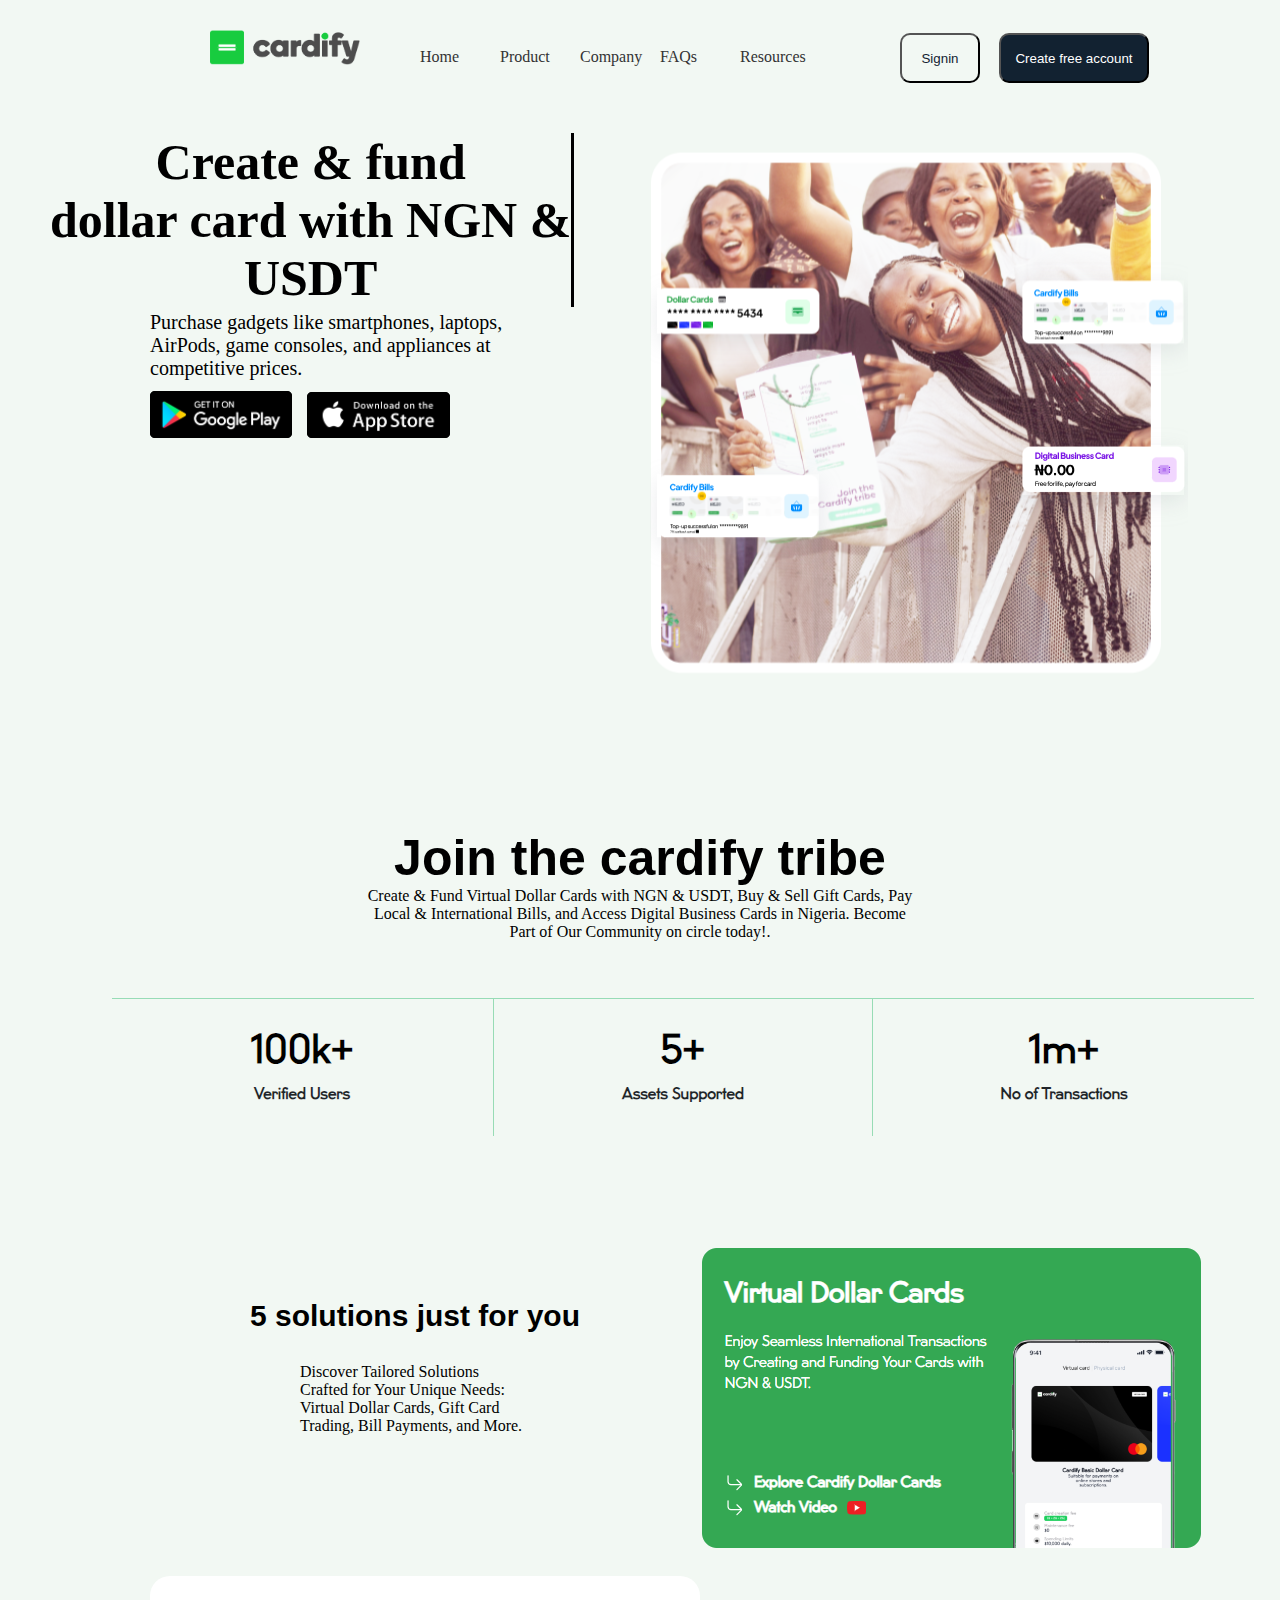
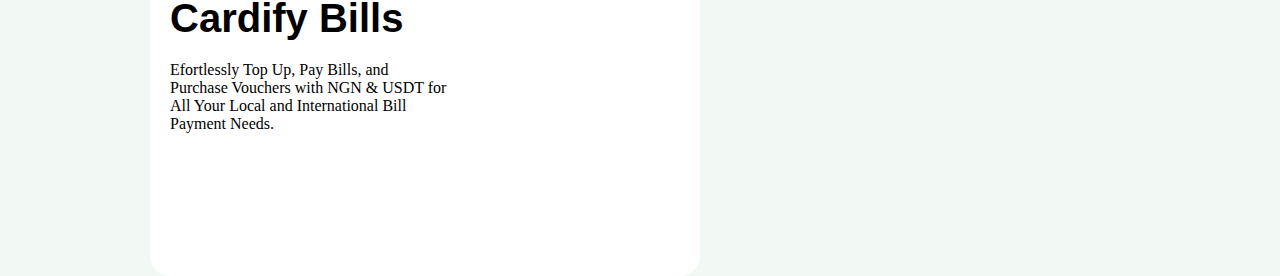
==== index.html @ 907701a0 "first commit" ====
<!DOCTYPE html>
<html lang="en">
<head>
    <meta charset="UTF-8">
    <meta name="viewport" content="width=device-width, initial-scale=1.0">
    <title>cardify</title>
    <link rel="stylesheet" href="cardify.css">


</head>
<body>
    <nav class="navbar">
        <img src="CardifyLogo.png" alt="" class="pg1-img">
        <ul class="nav-links">
            <li class="nav-item"><a href="cardify.html">Home</a></li>
            <li class="nav-item">
                <a href="#">Product</a>
                <div class="dropdown">
                    <img src="product drop.png" alt="">
                </div>
            </li>
            <li class="nav-item">
                <a href="#">Company</a>
                <div class="dropdown1">
                    <img src="company.png" alt="">
                </div>
            </li>
            <li class="nav-item"><a href="FAQS.html">FAQs</a></li>
            <li class="nav-item">
                <a href="#">Resources</a>
                <div class="dropdown2">
                    <img src="resources.png" alt="">
                </div>
            </li>
        </ul>
    </nav>
    <div class="pg1btn">
         <button class="signin">Signin</button>
         <button class="create">Create free account</button>
    
     </div>
     <div class="container">
        <h1 style="font-size: 50px; margin-left: 50px;" class="typing-animation">Create & fund <br> dollar card with NGN &  
            <br>USDT</h1>
    </div>
    <p class="container2">
        Purchase gadgets like smartphones, laptops, <br> AirPods, game consoles, and appliances at <br> competitive prices.
    </p>
    <img class="googleplay" src="googleplay.png" alt="">
    <div>
        <img class="containerimg" src="container img.png" alt="">
       
    </div>
    <section class="pg3">
        <p class="join">
            Join the cardify tribe
        </p>
        <p class="create2">Create & Fund Virtual Dollar Cards with NGN & USDT, Buy & Sell Gift Cards, Pay <br> Local & International Bills, and Access Digital Business Cards in Nigeria. Become <br> Part of Our Community on circle today!.</p>
        <img class="nopng" src="1m.png" alt="">
    </section>
    
    <section class="pg4">
        <p class="solution">
            5 solutions just for you
            <p style="20px;" class="Discover">
                Discover Tailored Solutions <br> Crafted for Your Unique Needs: <br> Virtual Dollar Cards, Gift Card <br> Trading, Bill Payments, and More.
            </p>
        </p>
        <img class="phone1" src="phone1.png" alt="">
        <div class="phone">
            <p class="cardify">
                Cardify Bills
            </p>
            <p class="effort">
                Efortlessly Top Up, Pay Bills, and <br> Purchase Vouchers with NGN & USDT for <br> All Your Local and International Bill <br> Payment Needs.
            </p>
        </div>

    </section>
</body>
</html>
---- cardify.css ----
* {
    margin: 0;
    padding: 0;
}



.pg1-img {
    width: 150px;
    height: 35px;
    /* Adjust the space between the logo and nav items */
    margin-right: 20px;
    max-width: 100%;
    
}

/* Navbar */
.navbar {
    z-index: 1000;
    display: flex;
    align-items: center; /* Aligns items vertically centered */
    justify-content: flex-start; /* Keeps items in a row */
    /* width: 100%; */
    padding: 10px 50px;
    position:relative;
    top: 0;
    margin-top: 20px;
    margin-left: 160px;
    /* background-color: #F2F8F3; */
    background: none; /* Remove background color */
}
.navbar a{
    position: absolute;
    display: flex;
}

/* Align nav-links 20px away from logo */
.nav-links {
    list-style: none;
    display: flex;
    align-items: center;
    gap: 60px;
    margin-left: 20px; /* 20px gap between the logo and the nav items */
}

/* Individual nav items */
.nav-item {
    position: relative;
    margin-left: 20px; /* Space between each item */
    font-size: 16px;
}

.nav-item a {
    text-decoration: none;
    color: #333;
    font-weight: 500;
}

/* Hover dropdown */
.nav-item .dropdown, .nav-item .dropdown1, .nav-item .dropdown2 {
    display: none;
    position: absolute;
    top: 100%; /* Dropdown below the parent */
    left: 0;
    background-color: #fff;
    box-shadow: 0 8px 16px rgba(0, 0, 0, 0.2);
    padding: 20px;
    z-index: 1000;
    min-width: 200px;
    border-radius: 10px;
}

/* Show dropdown on hover */
.nav-item:hover .dropdown, .nav-item:hover .dropdown1, .nav-item:hover .dropdown2 {
    display: block;
    transform: translateY(10px);
    transition: opacity 0.4s ease, transform 0.4s ease;
}


.signin {
    margin-left: 980px;
    color: rgb(18,34,49);
    height: 50px;
    width: 80px;
    background-color: rgb(242,248,243);
    border-radius: 10px;
    z-index: 1000;
    margin-top: -30px;
    
}
.create{
    margin-left: 15px;
    height: 50px;
    width: 150px;
    border-radius: 10px;
    color: white;
    background-color: rgb(18,34,49);
}
.pg1btn{
    margin-top: -42px;
    margin-left: -80px;

}
/* Container specifically for typing animation */
.container {
    text-align: center;
    margin-top: 50px; /* Adjust as needed */
    display: inline-block; /* Prevents block-level expansion */
    max-width: 100%;
    
}

/* Typing animation */
.typing-animation {
    font-size: 24px;
    white-space: nowrap;
    overflow: hidden;  /* Hide overflow */
    border-right: 3px solid black; /* Blinking cursor */
    display: inline-block;
    animation: typing 6s steps(45, end) infinite alternate, blink 0.75s step-end infinite;
    /* Animation Explanation:
       - `6s`: Full cycle for typing and erasing
       - `infinite alternate`: This makes the animation go forward and then backward
       - `steps(45, end)`: Simulates typing one character at a time */
}

/* Keyframe for the typing effect */
@keyframes typing {
    0% {
        width: 0;
    }
    50% {
        width: 100%; /* Fully typed */
    }
    100% {
        width: 1; /* Backward animation */
    }
}

/* Keyframe for the blinking cursor */
@keyframes blink {
    from { border-right-color: black; }
    to { border-right-color: transparent; }
}
.container2{
    margin-left: 150px;
    font-size: 20px;
}
.googleplay{
    margin-left: 120px;
    cursor: pointer;
}
.containerimg{
    margin-left: 650px;
    margin-top: -300px;
}

body{
    background-color: rgb(242,248,243);
}
.join{
    font-size: 50px;
    text-align:center ;
    font-family: sans-serif;
    font-weight: 550;

}
.pg3{
    margin-top: 150px;

}
.create2{
    text-align: center;
}
.nopng{
    margin-top: 50px;
    margin-left: 100px;
}
.pg4{
    margin-top: 150px;
}
.solution{
    font-size: 30px;
    margin-left: 250px;
    font-family: sans-serif;
    font-weight: 600;
    margin-bottom: -150px;
}
.phone{
    margin-top: 15px;
    width: 550px;
    background-color: rgb(255,255,255);
    height: 300px;
    border-radius: 20px;
    margin-left: 150px;
    transition: background-color 0.30s ease-in-out;
}
.phone:hover {
    background-color: rgb(50,150,255);
}
.phone1{
    margin-left: 700px;
    margin-top: -200px;
}

.Discover{
    margin-top: 180px;
    margin-left: 300px;
}
.cardify{
    font-size: 40px;
    font-family: sans-serif;
    font-weight: 600;
    padding: 20px;
}
.effort{
    margin-left: 20px;
}
/* For small screens (Mobile) */
@media (max-width: 768px) {
    .pg1-img {
        width: 100px; /* Smaller logo */
    }

    .nav-links {
        flex-direction: column; /* Stack the navigation items */
        gap: 10px;
    }

    .signin, .create {
        width: 100%; /* Full-width buttons */
    }

    .container h1 {
        font-size: 5vw; /* Adjust heading size */
    }

    .pg1btn {
        flex-direction: column;
        gap: 10px;
    }

    .containerimg, .googleplay, .phone1 {
        width: 100%; /* Ensure images take full width */
        margin: 0 auto;
    }

    .join, .solution, .cardify {
        font-size: 1.5rem; /* Adjust text size for mobile */
        text-align: center;
    }
}

/* For medium screens (Tablets) */
@media (min-width: 768px) and (max-width: 1024px) {
    .navbar {
        padding: 10px 50px;
    }

    .container h1 {
        font-size: 3em;
    }

    .containerimg {
        width: 80%; /* Ensure proper image sizing on tablets */
        margin: 0 auto;
    }

    .signin, .create {
        width: auto;
    }
}

/* For large screens (Desktops) */
@media (min-width: 1024px) {
    .pg1-img {
        width: 150px;
    }

    .container h1 {
        font-size: 4em;
    }

}
/* For mobile screens */
@media (max-width: 768px) {
    .nav-links {
        flex-direction: column;
        gap: 10px;
        text-align: center;
    }

    .pg1-img {
        width: 40%; /* Adjust the logo size for small screens */
    }

    .container h1 {
        font-size: 5vw; /* Make the heading smaller on mobile */
    }

    .signin, .create {
        width: 100%; /* Full-width buttons on mobile */
    }

    .pg1btn {
        flex-direction: column;
        gap: 10px;
    }

    .containerimg, .googleplay {
        width: 100%;
        height: auto;
    }

    .solution, .join, .cardify {
        font-size: 1.5rem;
        text-align: center;
    }

    .phone, .phone1 {
        width: 100%;
    }
}

/* For tablets */
@media (min-width: 768px) and (max-width: 1024px) {
    .navbar {
        padding: 10px 50px;
    }

    .signin, .create {
        width: auto;
    }

    .container h1 {
        font-size: 3em;
    }

    .containerimg {
        width: 80%; /* Adjust the size for tablets */
    }
}

/* For desktops */
@media (min-width: 1024px) {
    .pg1-img {
        width: 150px;
    }

    .container h1 {
        font-size: 4em;
    }
}
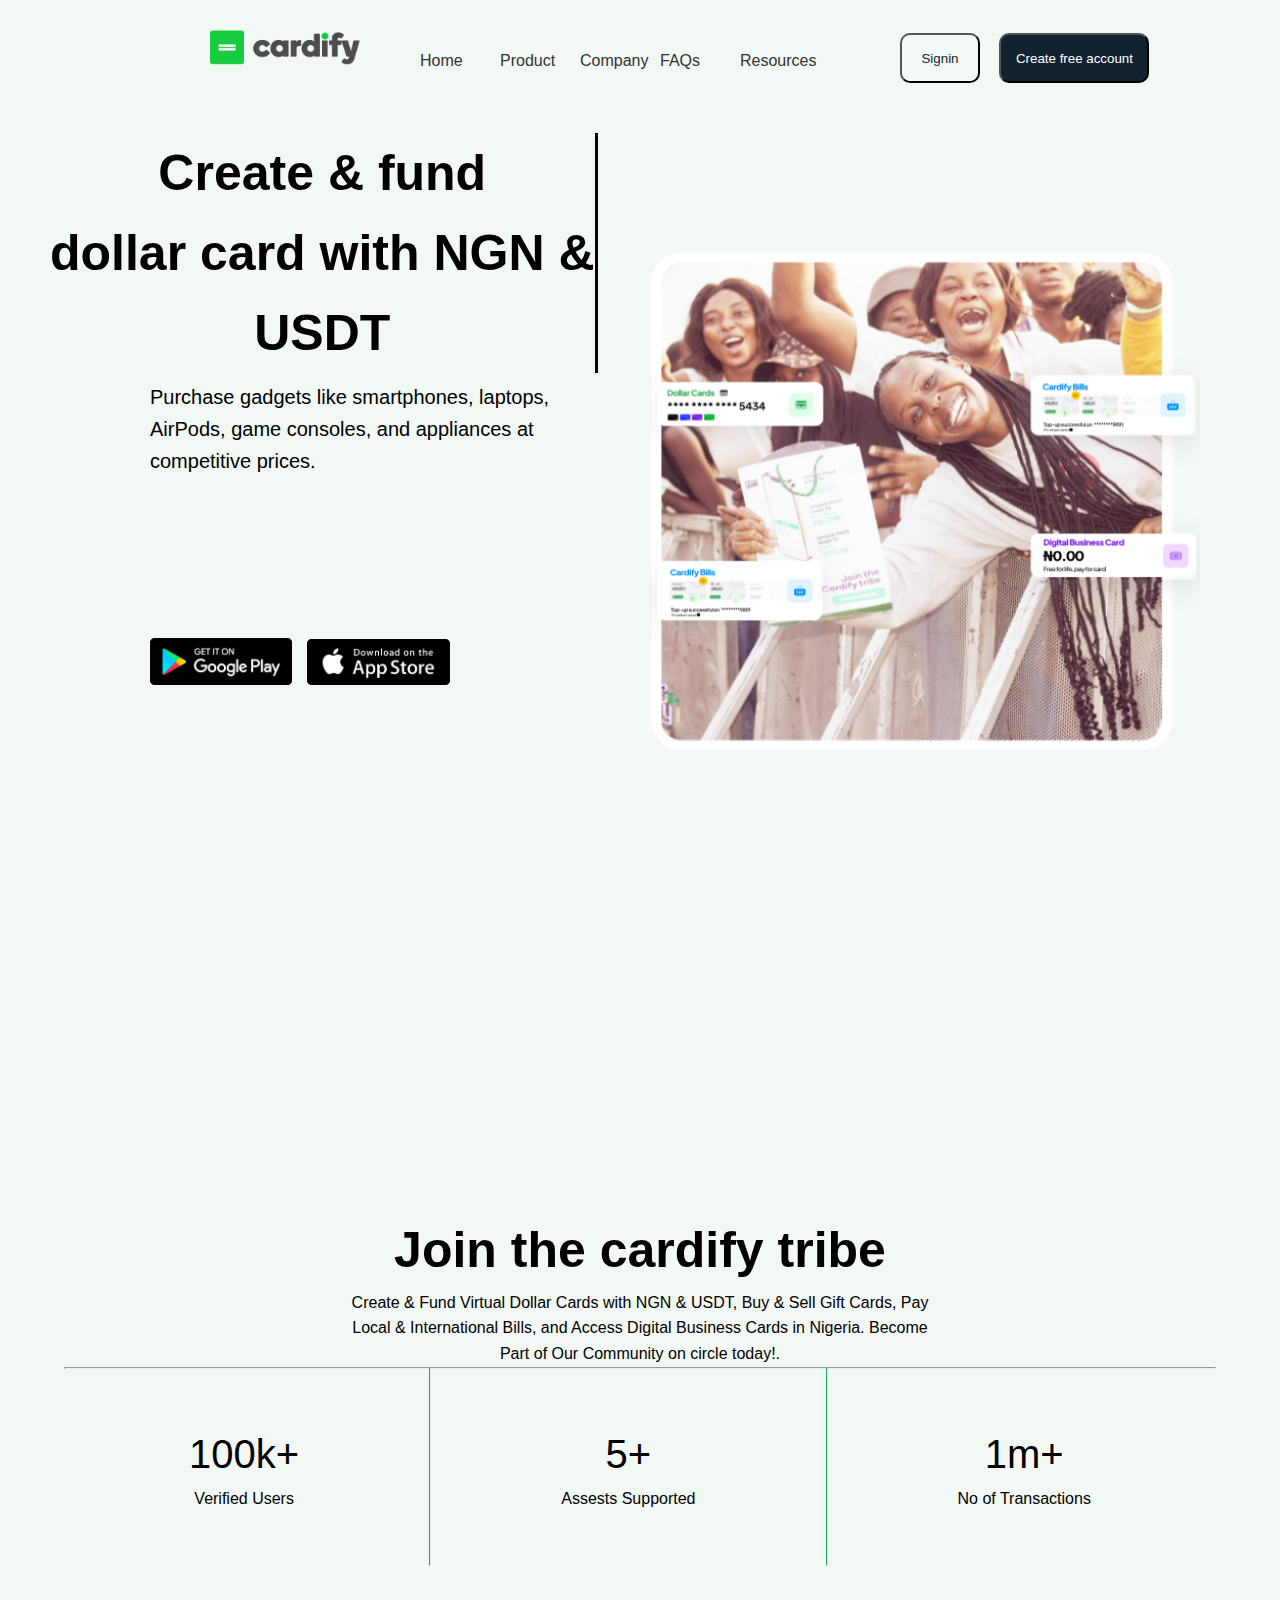
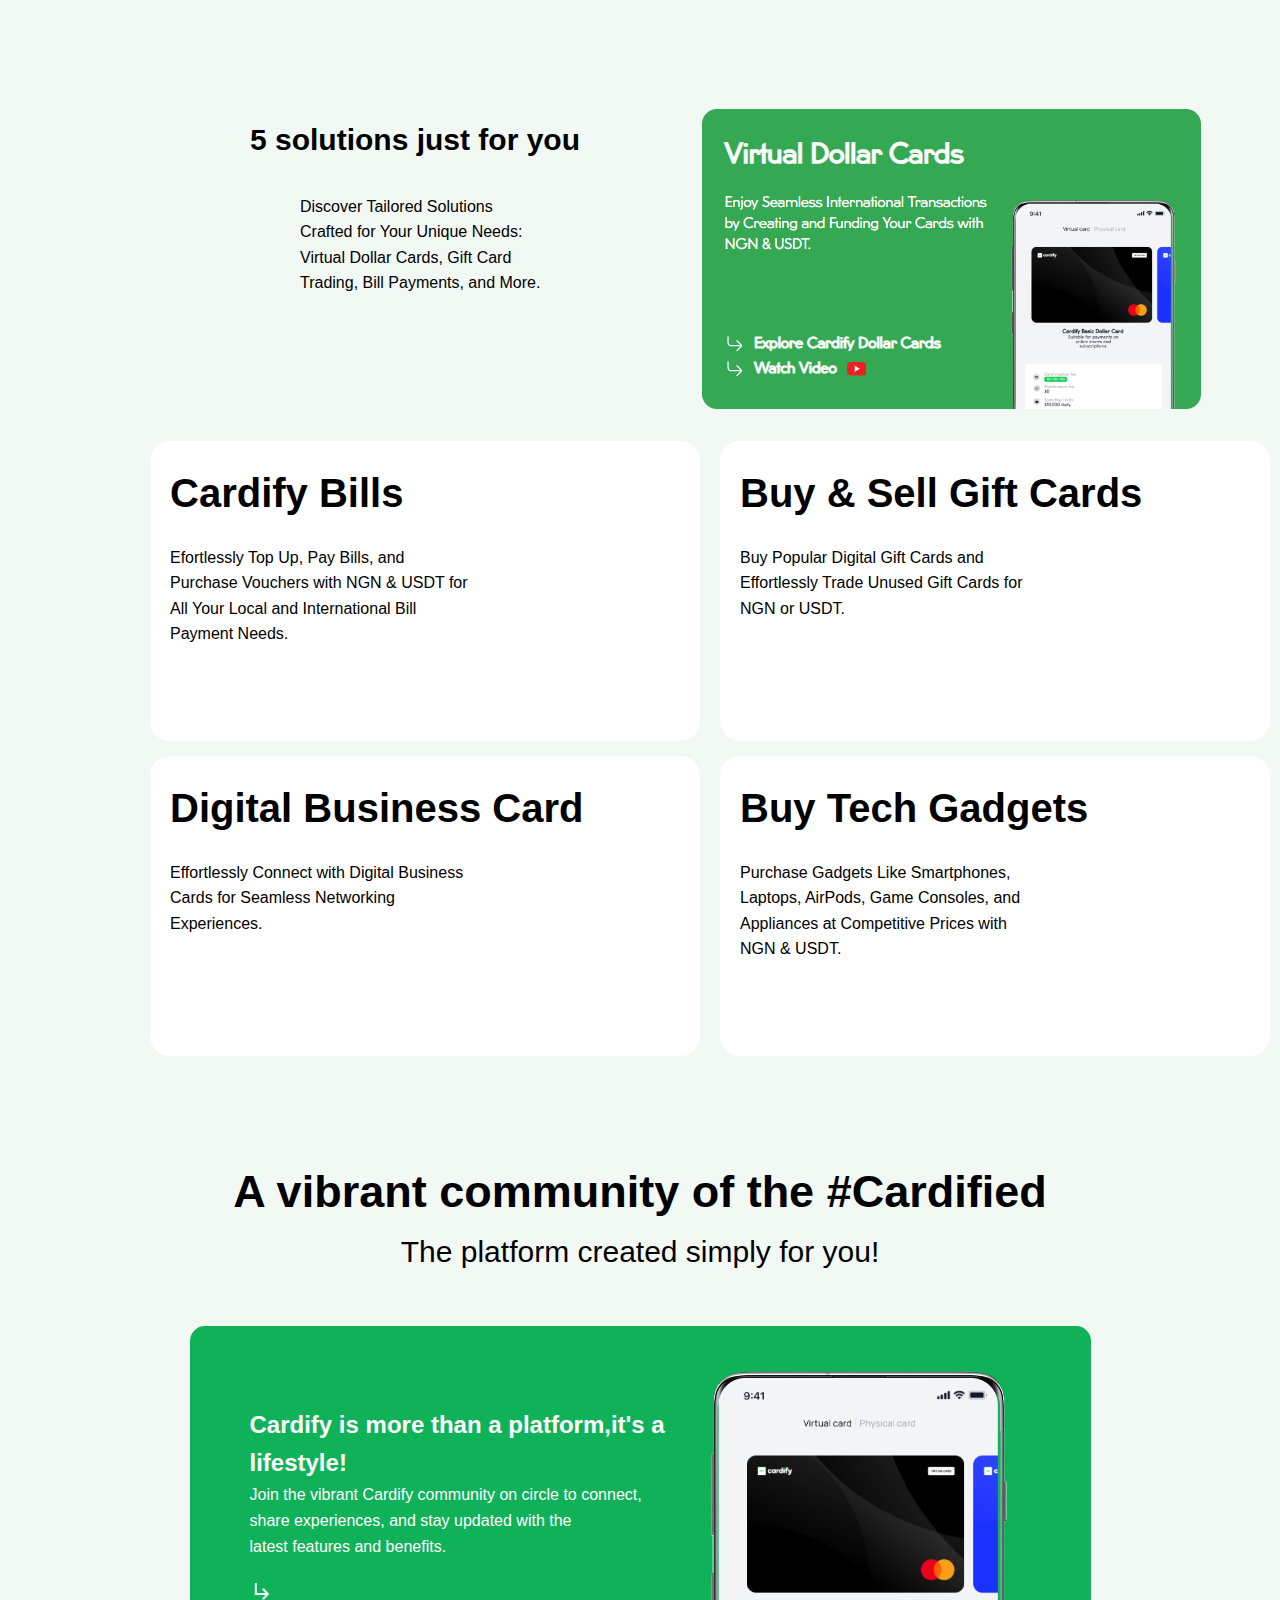
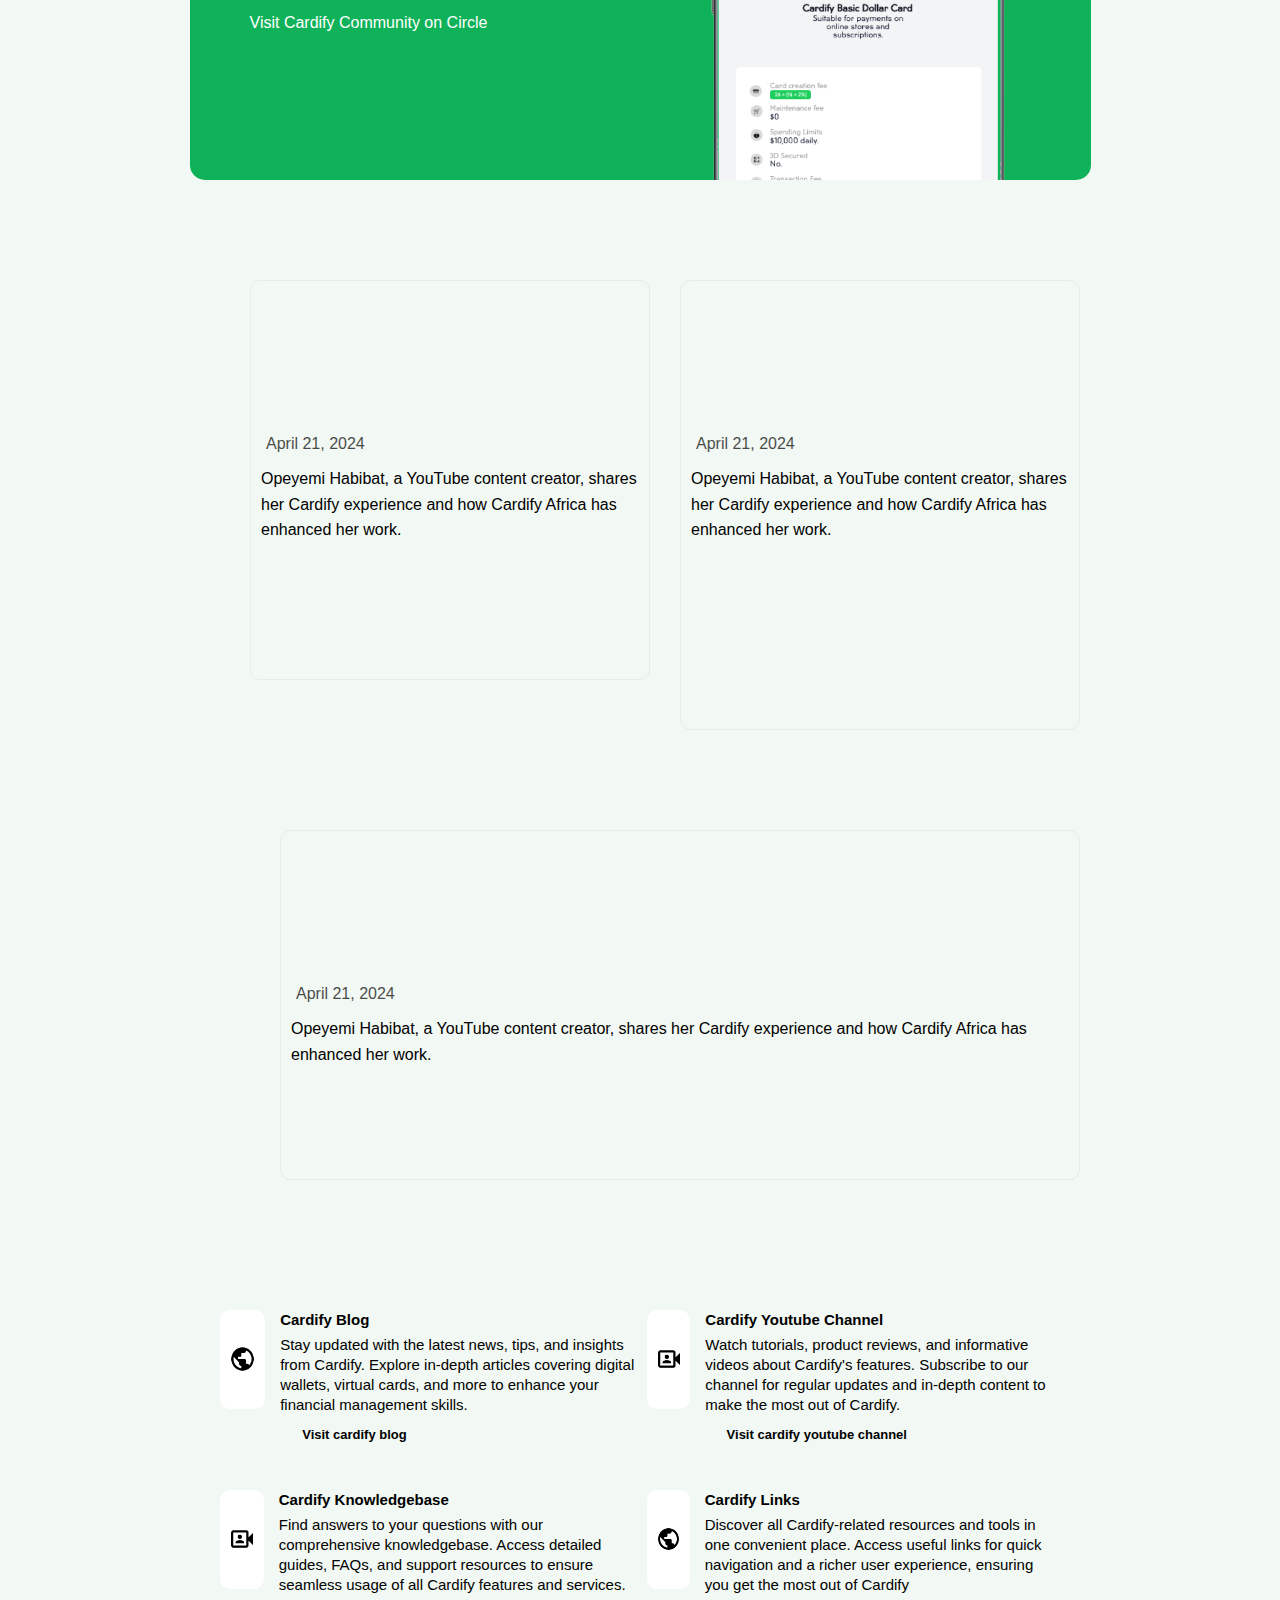
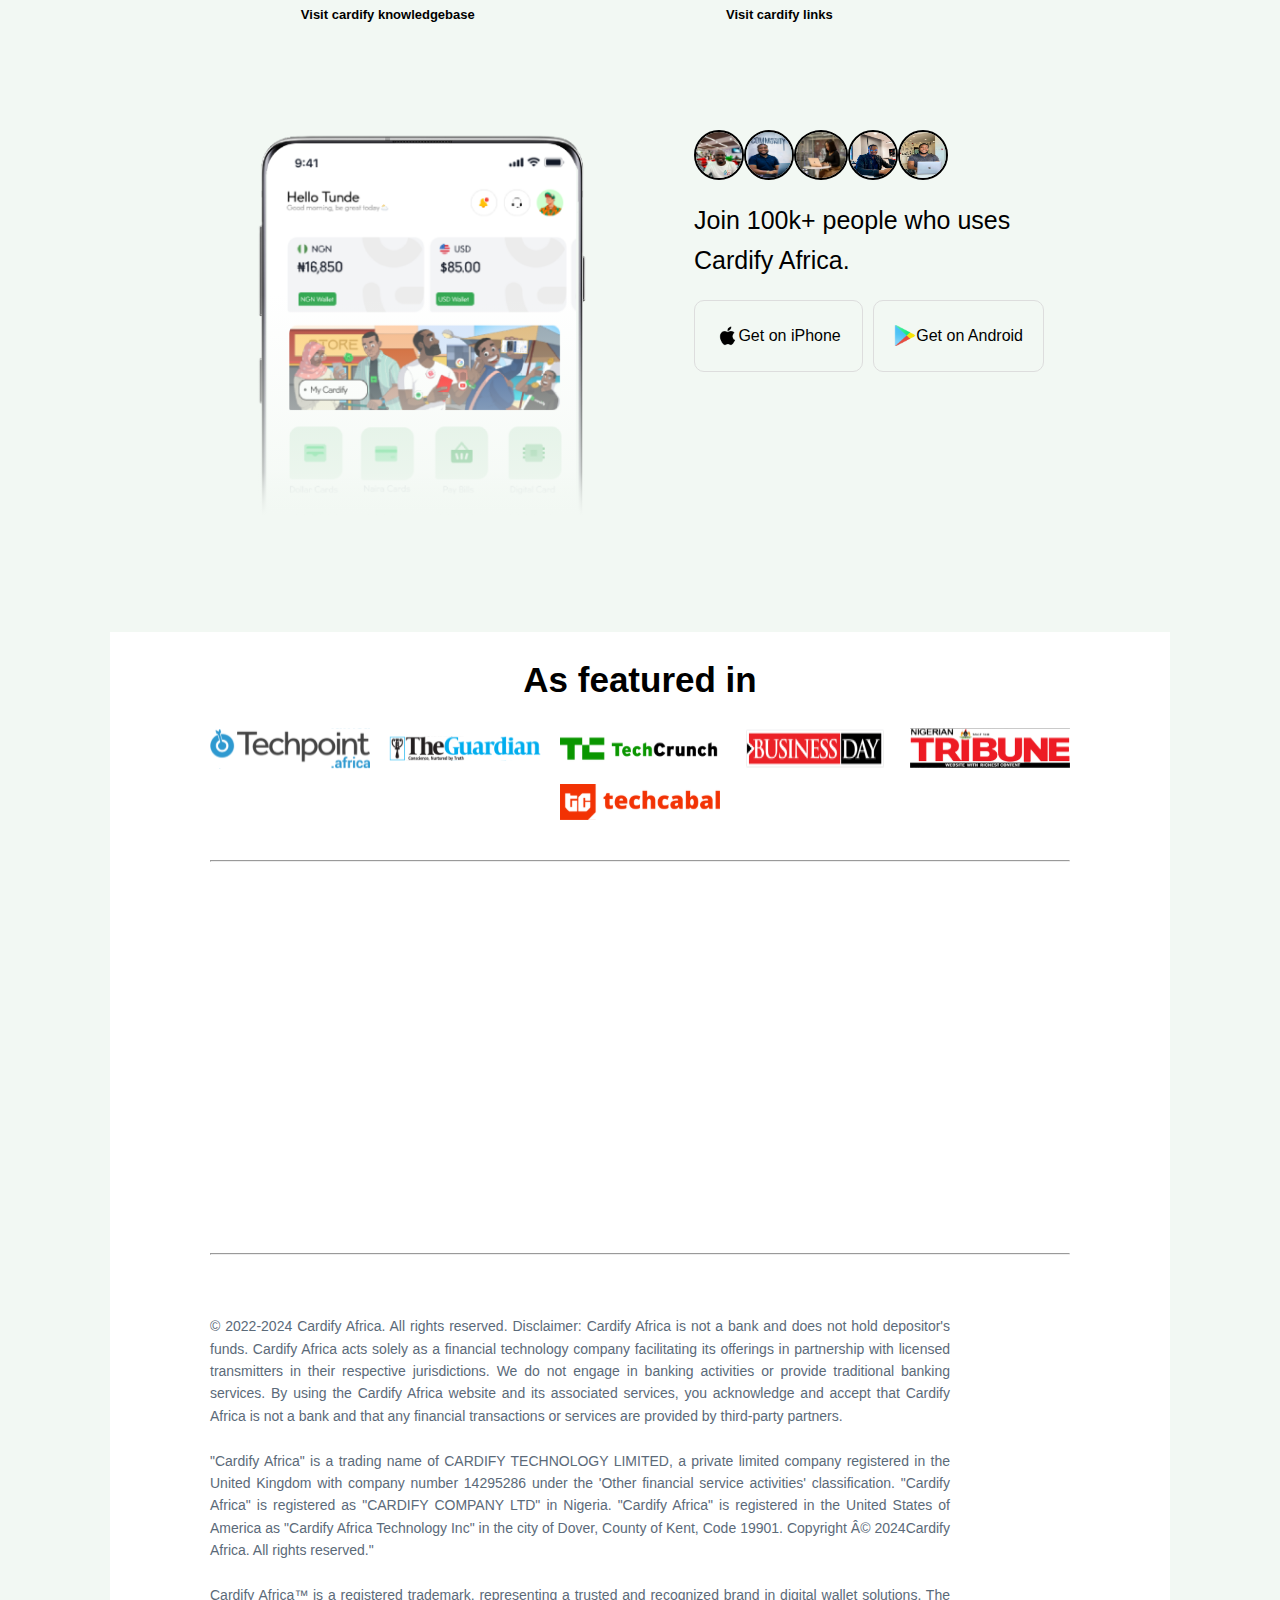
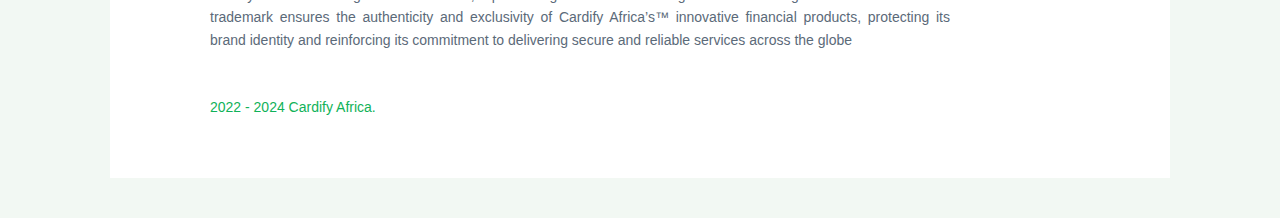
==== commit fb41dc4f: "first commit" ====
--- a/index.html
+++ b/index.html
@@ -5,14 +5,19 @@
     <meta name="viewport" content="width=device-width, initial-scale=1.0">
     <title>cardify</title>
     <link rel="stylesheet" href="cardify.css">
-
+    <link rel="stylesheet" href="https://fonts.googleapis.com/css2?family=Material+Symbols+Outlined:opsz,wght,FILL,GRAD@24,400,0,0" />
+    <link rel="stylesheet" href="https://fonts.googleapis.com/css2?family=Material+Symbols+Outlined:opsz,wght,FILL,GRAD@24,400,0,0" />
 
 </head>
 <body>
+    <meta name="viewport" content="width=device-width, initial-scale=1.0">
+
     <nav class="navbar">
+           
+
         <img src="CardifyLogo.png" alt="" class="pg1-img">
         <ul class="nav-links">
-            <li class="nav-item"><a href="cardify.html">Home</a></li>
+            <li class="nav-item"><a href="index.html">Home</a></li>
             <li class="nav-item">
                 <a href="#">Product</a>
                 <div class="dropdown">
@@ -33,7 +38,52 @@
                 </div>
             </li>
         </ul>
-    </nav>
+    
+
+   <!-- Sidebar -->
+
+   <div class="lists">
+    <input type="checkbox" id="menuToggle">
+    <label for="menuToggle" class="menu-btn">&#9776;</label>
+    <div class="side-menu">
+        <label for="menuToggle" class="cancel-btn">&times;</label>
+        <ul>
+            <li><a class="topic" href="index.html">Home</a></li>
+
+            <li>
+                <a class="topic" href="#">Product </a>
+                <ul class="dropdown2">
+                    <a href="dollarcard.html">Dollar Cards</a>
+                    <a href="#">Digital Cards</a>
+                    <a href="#">BIlls</a>
+                    <a href="#">Cardify Store</a>
+                    <a href="#">Gift Cards</a>
+                </ul>
+            </li>
+
+            <li>
+                <a class="topic" href="#">Company</a>
+                <ul class="dropdown2">
+                    <a href="#">About Us</a>
+                    <a href="#">Contact Cards</a>
+                    <a href="#">Career</a>
+                </ul>
+            </li>
+
+            <li>
+                <a class="topic" href="#">Resources</a>
+            </li>
+
+            <li><a href="">FAQ</a></li>
+
+            <div class="signin1">
+                <a class="signin3" href="login.html">Sign in</a>
+                <a class="freeacc2" href="register.html">Create free account</a>
+            </div>
+        </ul>
+    </div>
+</div>
+</nav>
     <div class="pg1btn">
          <button class="signin">Signin</button>
          <button class="create">Create free account</button>
@@ -42,22 +92,60 @@
      <div class="container">
         <h1 style="font-size: 50px; margin-left: 50px;" class="typing-animation">Create & fund <br> dollar card with NGN &  
             <br>USDT</h1>
-    </div>
-    <p class="container2">
-        Purchase gadgets like smartphones, laptops, <br> AirPods, game consoles, and appliances at <br> competitive prices.
+        </div>
+        <p class="container2">
+            Purchase gadgets like smartphones, laptops, <br> AirPods, game consoles, and appliances at <br> competitive prices.
+
     </p>
-    <img class="googleplay" src="googleplay.png" alt="">
+    <img  class="googleplay" src="googleplay.png" alt="">
+   
     <div>
-        <img class="containerimg" src="container img.png" alt="">
        
-    </div>
-    <section class="pg3">
+    <!-- Image with the animation -->
+    <img src="container img.png" alt="Moving Image" class="animated-image">
+
+    
+        
+    </div>  
+    <section class="pg3"> 
         <p class="join">
             Join the cardify tribe
         </p>
         <p class="create2">Create & Fund Virtual Dollar Cards with NGN & USDT, Buy & Sell Gift Cards, Pay <br> Local & International Bills, and Access Digital Business Cards in Nigeria. Become <br> Part of Our Community on circle today!.</p>
-        <img class="nopng" src="1m.png" alt="">
-    </section>
+       
+        
+    </section>
+    <div class="verified">
+        <hr class="firsthr">
+        <div class="testimonials">
+            <div class="testitext">
+                <p class="users">
+                    100k+
+                </p>
+                <p>
+                    Verified Users
+                </p>
+            </div>
+            <hr>
+            <div class="testitext">
+                <p class="users">
+                    5+
+                </p>
+                <p>
+                    Assests Supported
+                </p>
+            </div>
+            <hr>
+            <div class="testitext">
+                <p class="users">
+                    1m+
+                </p>
+                <p>
+                    No of Transactions
+                </p>
+            </div>
+        </div>
+    </div>
     
     <section class="pg4">
         <p class="solution">
@@ -74,8 +162,300 @@
             <p class="effort">
                 Efortlessly Top Up, Pay Bills, and <br> Purchase Vouchers with NGN & USDT for <br> All Your Local and International Bill <br> Payment Needs.
             </p>
-        </div>
-
-    </section>
+            <div class="img-container">
+            <img class="footer" src="pre-footer-image-phone.png" alt="">
+        </div>
+        </div>
+        <div class="phone2">
+            <p class="buy">
+                Buy & Sell Gift Cards
+            </p>
+            <p class="Popular">
+                Buy Popular Digital Gift Cards and <br> Effortlessly Trade Unused Gift Cards for <br> NGN or USDT.
+
+            </p>
+            <div class="img-container">
+                <img class="footer2" src="phone-i2.png" alt="">
+            </div>
+        </div>
+        
+        <div class="phone">
+            <!-- <img class="btrgr" src="btngreen.png" alt=""> -->
+            <p class="cardify">
+                Digital Business Card
+            </p>
+            <p class="effort">
+                Effortlessly Connect with Digital Business <br> Cards for Seamless Networking <br> Experiences.
+            </p>
+            <div class="img-container">
+            <img class="footer" src="phone-i3.png" alt="">
+        </div>
+        </div>
+
+        <div class="phone2">
+            <p class="buy">
+                Buy Tech Gadgets
+            </p>
+            <p class="Popular">
+                Purchase Gadgets Like Smartphones, <br> Laptops, AirPods, Game Consoles, and <br> Appliances at Competitive Prices with <br> NGN & USDT.
+
+
+            </p>
+            <div class="img-container">
+            <img class="footer2" src="phone-i4.png" alt="">
+        </div>
+        </div>
+    </section>
+    <section class="page3" >
+        <section class="page3">
+            <div class="vibran">
+                <h2>
+                    A vibrant community of the #Cardified
+                </h2>
+                The platform created simply for you!
+            </div>
+            <div class="cardifybig">
+                <div class="innerdiv">
+                    <h2>
+                        Cardify is more than a platform,it's a <br> lifestyle!
+                    </h2>
+                    <p>
+                        Join the vibrant Cardify community on circle to connect, <br> share
+                        experiences, and stay updated with the <br> latest features and benefits.
+                    </p>
+                    <div class="visit">
+                        <img src="./subdirectory_arrow_right_24dp_FFFFFF_FILL0_wght400_GRAD0_opsz24.png" alt="">
+                        <p>
+                            Visit Cardify Community on Circle
+                        </p>
+                    </div>
+                </div>
+            </div>
+            <div class="youtubeall">
+        <div class="card5">
+        
+            <div class="youtubevideo">
+                <iframe width="390" height="133"
+                    src="https://www.youtube.com/embed/8raJEl-mB3A?list=PL6eY_AlbQfP5CSX4-DqdeRxhIXzD9OS9m"
+                    title="Opeyemi Habibat reviews Cardify Africa" frameborder="0" allow="accelerometer; autoplay; clipboard-write; encrypted-media; 
+                gyroscope; picture-in-picture; web-share" referrerpolicy="strict-origin-when-cross-origin"
+                    allowfullscreen></iframe>
+            </div>
+            <p class="April">April 21, 2024</p>
+            <p class="opeyemi">Opeyemi Habibat, a YouTube content creator, shares her Cardify experience and how Cardify Africa has enhanced her work.</p>
+        </div>
+        
+        
+        <div class="card5a">
+            <div class="youtubevideo">
+                <iframe width="390" height="133"
+                    src="https://www.youtube.com/embed/JRavwKjxaec?list=PL6eY_AlbQfP5CSX4-DqdeRxhIXzD9OS9m"
+                    title="Food Entrepreneur, Godwin talks about Cardify Africa" frameborder="0"
+                    allow="accelerometer; autoplay; clipboard-write; encrypted-media; gyroscope; picture-in-picture; web-share"
+                    referrerpolicy="strict-origin-when-cross-origin" allowfullscreen></iframe>
+            </div>
+            <p class="April">April 21, 2024</p>
+            <p class="opeyemi">Opeyemi Habibat, a YouTube content creator, shares her Cardify experience and how Cardify Africa has enhanced her work.</p>
+        </div>
+        
+        <div class="card5b">
+            <div class="youtubevideo2">
+                <iframe width="840" height="153"
+                    src="https://www.youtube.com/embed/kK7MHRwAXFI?list=PL6eY_AlbQfP5CSX4-DqdeRxhIXzD9OS9m"
+                    title="Local man shares how he discovered Cardify Africa" frameborder="0"
+                    allow="accelerometer; autoplay; clipboard-write; encrypted-media; gyroscope; picture-in-picture; web-share"
+                    referrerpolicy="strict-origin-when-cross-origin" allowfullscreen></iframe>
+            </div>
+            <p class="April">April 21, 2024</p>
+            <p class="opeyemi">Opeyemi Habibat, a YouTube content creator, shares her Cardify experience and how Cardify Africa has enhanced her work.</p>
+        </div>
+    </div>
+</div>
+
+        
+
+    </section>
+    <section class="page5">
+        <div class="dtwo">
+            <div class="blogall">
+                <div class="blogpics">
+                    <img src="./public_24dp_000000_FILL0_wght400_GRAD0_opsz24.png" alt="">
+                </div>
+                <div class="blog">
+                    <b>Cardify Blog</b>
+                    Stay updated with the latest news, tips, and insights from
+                    Cardify. Explore in-depth articles covering digital wallets,
+                    virtual cards, and more to enhance your financial management skills.
+                    <div class="bloglink">
+                        <img src="./subdirectory_arrow_right_24dp_000000_FILL0_wght400_GRAD0_opsz24.png" alt="">
+                        <b>Visit cardify blog</b>
+                    </div>
+                </div>
+            </div>
+            <div class="blogall">
+                <div class="blogpics">
+                    <img src="./video_camera_front_24dp_000000_FILL0_wght400_GRAD0_opsz24.png" alt="">
+                </div>
+                <div class="blog">
+                    <b>Cardify Knowledgebase</b>
+                    Find answers to your questions with our comprehensive knowledgebase.
+                    Access detailed guides, FAQs, and support resources to
+                    ensure seamless usage of all Cardify features and services.
+                    <div class="bloglink">
+                        <img src="./subdirectory_arrow_right_24dp_000000_FILL0_wght400_GRAD0_opsz24.png" alt="">
+                        <b>Visit cardify knowledgebase</b>
+                    </div>
+                </div>
+            </div>
+        </div>
+        <div class="dtwo">
+            <div class="blogall">
+                <div class="blogpics">
+                    <img src="./video_camera_front_24dp_000000_FILL0_wght400_GRAD0_opsz24.png" alt="">
+                </div>
+                <div class="blog">
+                    <b>Cardify Youtube Channel</b>
+                    Watch tutorials, product reviews, and informative videos about Cardify's
+                    features. Subscribe to our channel for regular updates
+                    and in-depth content to make the most out of Cardify.
+                    <div class="bloglink">
+                        <img src="./subdirectory_arrow_right_24dp_000000_FILL0_wght400_GRAD0_opsz24.png" alt="">
+                        <b>Visit cardify youtube channel</b>
+                    </div>
+                </div>
+            </div>
+            <div class="blogall">
+                <div class="blogpics">
+                    <img src="./public_24dp_000000_FILL0_wght400_GRAD0_opsz24.png" alt="">
+                </div>
+                <div class="blog">
+                    <b>Cardify Links</b>
+                    Discover all Cardify-related resources and tools in one convenient
+                    place. Access useful links for quick navigation and a richer user
+                    experience, ensuring you get the most out of Cardify
+                    <div class="bloglink">
+                        <img src="./subdirectory_arrow_right_24dp_000000_FILL0_wght400_GRAD0_opsz24.png" alt="">
+                        <b>Visit cardify links</b>
+                    </div>
+                </div>
+            </div>
+        </div>
+    </section>
+    <section class="page6">
+        <div class="transphone">
+            <div class="logos"> 
+            <img src="bigphone.png" alt="">
+        </div>
+        </div>
+        <div class="transparent">
+            <div class="people">
+                <img src="./image_1.jpeg" alt="">
+                <img src="./image_2.jpeg" alt="">
+                <img src="./image_3.jpeg" alt="">
+                <img src="./image_4.jpeg" alt="">
+                <img src="./image_5.jpeg" alt="">
+            </div>
+            <p class="transp">Join 100k+ people who uses Cardify Africa.</p>
+            <div class="allapps">
+                <div class="app">
+                    <img src="./apple-icon (2).png" alt="">
+                    <p>Get on iPhone</p>
+                </div>
+                <div class="app">
+                    <img src="./playstore-icon.png" alt="">
+                    <p>Get on Android</p>
+                </div>
+            </div>
+        </div>
+
+    </section>
+    <section class="page7">
+        <div class="asfeatured">
+            <h2>As featured in</h2>
+            <div class="companies">
+                <img src="./techPointAfrica.svg" alt="">
+                <img src="./theGuardian.svg" alt="">
+                <img src="./techCrunch.svg" alt="">
+                <img src="./businessDay (1).png" alt="">
+                <img src="./nigeriaTribune.svg" alt="">
+                <img src="./techCabal.svg" alt="">
+            </div>
+            <hr>
+            <div class="footer">
+                <div class="footerlinks">
+                    <img src="adult.png" alt="">
+                    <b>Products</b>
+                    <a href="">Virtual Dollar Cards</a>
+                    <a href="">Cardify Bills</a>
+                    <a href="">Cardify Gift Cards</a>
+                    <a href="">Cardify Business Cards</a>
+                    <a href="">Cardify Store</a>
+                </div>
+                <div class="footerlinks">
+                    <b>Company</b>
+                    <a href="">About</a>
+                    <a href="">Contact us</a>
+                    <a href="">Careers</a>
+                    <a href="">Blog</a>
+                </div>
+                <div class="footerlinks">
+                    <b>Legal</b>
+                    <a href="">Privacy Policy</a>
+                    <a href="">Terms</a>
+                    <a href="">Aml & kyc policy</a>
+                    <a href="">Risk warning</a>
+                </div>
+                <div class="footerlinks2">
+                    <b>Products</b>
+                    <a href="">Our Links: Linktr.ee/cardifyafrica</a>
+                    <a href="">support@cardify.co</a>
+                    <a href="">@cardifyafrica</a>
+                </div>
+            </div>
+            <hr>
+            <div class="aboutus">
+                <div class="firstus">
+                    <p>
+                        © 2022-2024 Cardify Africa. All rights reserved. Disclaimer: Cardify Africa is not a bank and
+                        does not
+                        hold depositor's funds. Cardify Africa acts solely as a financial technology company
+                        facilitating its
+                        offerings in partnership with licensed transmitters in their respective jurisdictions. We do not
+                        engage
+                        in banking activities or provide traditional banking services. By using the Cardify Africa
+                        website and
+                        its associated services, you acknowledge and accept that Cardify Africa is not a bank and that
+                        any
+                        financial transactions or services are provided by third-party partners. <br><br>
+
+                        "Cardify Africa" is a trading name of CARDIFY TECHNOLOGY LIMITED, a private limited company
+                        registered
+                        in the United Kingdom with company number 14295286 under the 'Other financial service
+                        activities'
+                        classification. "Cardify Africa" is registered as "CARDIFY COMPANY LTD" in Nigeria. "Cardify
+                        Africa" is
+                        registered in the United States of America as "Cardify Africa Technology Inc" in the city of
+                        Dover,
+                        County of Kent, Code 19901.
+                        Copyright Â© 2024Cardify Africa. All rights reserved."<br><br>
+
+                        Cardify Africa™ is a registered trademark, representing a trusted and recognized brand in
+                        digital wallet
+                        solutions. The trademark ensures the authenticity and exclusivity of Cardify Africa’s™
+                        innovative
+                        financial products, protecting its brand identity and reinforcing its commitment to delivering
+                        secure
+                        and reliable services across the globe
+                    </p><br><br>
+                    <p class="aboutusyear">2022 - 2024 Cardify Africa.</p>
+                </div>
+                <div class="review">
+                    <img src="./ScreenShot Tool -20240918123813.png" alt="">
+                </div>
+            </div>
+        </div>
+    </section>
+    
+
 </body>
 </html>--- a/cardify.css
+++ b/cardify.css
@@ -35,6 +35,20 @@
     display: flex;
 }
 
+::-webkit-scrollbar {
+    width: 6px;
+}
+
+::-webkit-scrollbar-thumb {
+    background-color: rgb(16, 178, 89);
+    border-radius: 10px;
+}
+
+::-webkit-scrollbar-track {
+    background-color: #dadada;
+}
+
+
 /* Align nav-links 20px away from logo */
 .nav-links {
     list-style: none;
@@ -43,6 +57,271 @@
     gap: 60px;
     margin-left: 20px; /* 20px gap between the logo and the nav items */
 }
+.lists{
+    display: none;
+    /* width: 50%; */
+    height: 30px;
+    /* border: 1px solid; */
+}
+.menu-btn {
+    color: black;
+    padding: 10px 20px;
+    cursor: pointer;
+    /* position: fixed; */
+    top: 10px;
+    right: 10px;
+    /* z-index: 1000; */
+    border-radius: 4px;
+    user-select: none;
+}
+.menu-btn:hover{
+    background-color:  rgb(6,155,64);
+    color: white;
+}
+.topic{
+    font-size: 18px;
+}
+#menuToggle {
+    display: none;
+}
+
+.side-menu {
+    position: fixed;
+    top: 0;
+    left: -600px;
+    min-width: 350px;
+    width: max-content;
+    height: 100%;
+    background-color: white;
+    padding-top: 40px;
+    transition: left 0.3s ease;
+    box-shadow: 2px 0 5px rgba(0, 0, 0, 0.2);
+    z-index: 999;
+}
+
+/* Slide-in effect when the checkbox is checked */
+#menuToggle:checked+.menu-btn+.side-menu {
+    left: 0;
+}
+
+/* Cancel Button */
+.cancel-btn {
+    position: absolute;
+    top: 15px;
+    right: 15px;
+    font-size: 24px;
+    cursor: pointer;
+    color: black;
+}
+.cancel-btn:hover{
+    color: rgb(6,155,64);
+}
+
+.side-menu ul {
+    list-style-type: none;
+    padding: 0;
+}
+
+.side-menu ul li {
+    padding: 15px;
+    border-bottom: 1px solid #ddd;
+}
+.dropdown2 li{
+    border-bottom: 1px solid white;
+}
+
+.side-menu ul li a {
+    color: black;
+    text-decoration: none;
+    display: block;
+    padding: 10px 20px;
+    transition: background 0.3s;
+    width: 100%;
+}
+
+.side-menu ul li a:hover {
+    color: rgb(6,155,64);
+}
+
+.dropdown2 {
+    display: none;
+    padding-left: 20px;
+}
+
+.side-menu ul li a:focus-within+.dropdown2,
+.side-menu ul li:focus-within .dropdown2 {
+    display: block;
+
+}
+
+
+.signin1 {
+    display: flex;
+    flex-direction: column;
+    justify-content: center;
+    align-items: center;
+    text-align: center;
+    gap: 10px;
+    margin-top: 30px;
+    font-size: 15px;
+    padding: 10px;
+}
+
+.signin3 {
+    width: 100%;
+    text-decoration: none;
+    border: 1px solid;
+    border-radius: 10px;
+    color: black;
+    height: 9vh;
+    display: flex;
+    align-items: center;
+    justify-content: center;
+    text-align: center;
+}
+
+.freeacc2 {
+    width: 100%;
+    text-decoration: none;
+    border-radius: 10px;
+    background-color: black;
+    color: white;
+    height: 9vh;
+    display: flex;
+    align-items: center;
+    justify-content: center;
+}
+.content {
+    padding-left: 20px;
+}
+
+.content h1 {
+    margin-bottom: 10px;
+}
+
+.content p {
+    font-size: 18px;
+    line-height: 1.6;
+}
+
+@media (max-width: 768px) {
+    .menu-btn {
+        font-size: 20px;
+        padding: 8px 16px;
+    }
+    .side-menu ul li {
+        padding: 10px;
+    }
+    
+    .cta-btn {
+        font-size: 16px;
+        padding: 8px 0;
+    }
+}
+
+@media (max-width: 480px) {
+    .menu-btn {
+        font-size: 18px;
+        padding: 6px 12px;
+    }
+
+    .side-menu {
+        min-width: 100%;
+    }
+
+    .side-menu ul li {
+        padding: 8px;
+    }
+
+    .cta-btn {
+        font-size: 14px;
+        padding: 6px 0;
+    }
+    .logos img{
+       min-width: 60%;
+       margin-left: -30px;
+    }
+}
+@media (max-width: 990px) {
+    .signin {
+        flex-direction: column;
+        /* Stack signin buttons */
+        gap: 10px;
+        /* Space between buttons */
+        display: none;
+    }
+    .pg1btn{
+        display: none;
+    }
+    .home{
+        display: none;
+    }
+    .lists{
+        display: flex;
+        justify-content: center;
+        align-items: center;
+
+    }
+}
+@media (max-width: 1115px) {
+    nav {
+        padding: 18px 50px;
+    }
+    .page1 {
+        padding: 0px 0%;
+    }
+}
+
+@media (max-width: 990px) {
+    body {
+        overflow-x: hidden;
+    }
+
+    .container {
+        text-align: center;
+        gap: 0;
+        justify-content: center;
+        flex-direction: column;
+        /* Stack page content */
+    }
+
+    .create {
+        width: 100%;
+        justify-content: center;
+    }
+
+    .createicons {
+        justify-content: center;
+        margin: auto;
+        margin-top: 25px;
+    }
+
+    .createicons img {
+        width: 40%;
+    }
+
+    .createpic {
+        margin: auto;
+        max-width: 100%;
+        margin-bottom: 80px;
+        padding-top: 100px;
+        /* background-size: 400px auto */
+    }
+}
+@keyframes bounce {
+    0% {
+        transform: translateY(0);
+    }
+
+    50% {
+        transform: translateY(-20px)
+    }
+
+    100% {
+        transform: translateY(0);
+    }
+}
+
 
 /* Individual nav items */
 .nav-item {
@@ -151,24 +430,119 @@
 .googleplay{
     margin-left: 120px;
     cursor: pointer;
-}
-.containerimg{
-    margin-left: 650px;
-    margin-top: -300px;
-}
+    /* margin-left: -200px; */
+
+    margin-top: 150px;
+}
+
+.verified {
+    margin-top: 50px;
+    display: flex;
+    flex-wrap: wrap;
+    flex-direction: column;
+    justify-content: center;
+    align-items: center;
+    margin: auto;
+    margin-bottom: 100px;
+    /* border: 1px solid; */
+}
+
+.firsthr {
+    width: 90%;
+    color: rgb(16, 178, 89);
+    border-left: 1px solid rgb(16, 178, 89);
+}
+
+.users {
+    font-size: 40px;
+}
+
+.testimonials {
+    display: flex;
+    /* flex-wrap: wrap; */
+    justify-content: center;
+    align-items: center;
+    text-align: center;
+    gap: 130px;
+    width: 100%;
+    /* border: 1px solid; */
+}
+
+.testimonials hr {
+    /* width: 100%; */
+    margin-top: -1px;
+    border-left: 1px solid rgb(16, 178, 89);
+    height: 22vh;
+}
+
+@media (max-width: 768px) {
+    .testimonials hr {
+        border-left: none;
+        border-top: 1px solid rgb(16, 178, 89);
+        height: 0;
+        width: 100%;
+        margin-bottom: 20px;
+        overflow-x: hidden;
+    }
+    .page2{
+        overflow-x: hidden;
+    }
+    body{
+        /* overflow-x: hidden; */
+    }
+    .verified{
+        overflow-x: hidden;
+    }
+    .testimonials {
+        gap: 0;
+        margin-top: 20px;
+        flex-direction: column;
+        overflow-x: hidden;
+    }
+
+    .firsthr {
+        display: none;
+    }
+
+    .testitext {
+        margin-bottom: 30px;
+        padding: 0;
+    }
+    .verified{
+        margin-bottom: 0px;
+    }
+}
+
+.testitext {
+    /* padding: 0 135px; */
+}
+@media (max-width: 768px) {
+    .Discover {
+        width: 100%;
+    }
+
+    .solutionsimg {
+        width: 100%;
+    }
+
+}
+
 
 body{
     background-color: rgb(242,248,243);
 }
 .join{
+    /* text-align:center ; */
     font-size: 50px;
-    text-align:center ;
+    /* justify-content: center; */
+    text-align: center;
     font-family: sans-serif;
     font-weight: 550;
+    /* margin-right: 200px; */
 
 }
 .pg3{
-    margin-top: 150px;
+    margin-top: 450px;
 
 }
 .create2{
@@ -353,4 +727,1156 @@
         font-size: 4em;
     }
 }
-
+/* Ensure the footer image is hidden by default */
+.footer {
+    opacity: 0;
+    transition: opacity 0.5s ease; /* Smooth transition */
+    max-width: 100%; /* Adjust the size of the image */
+    height:20vh;
+    width: 200px;
+}
+
+/* Show the footer image when hovering over the phone div */
+.phone:hover .footer {
+    opacity: 1; /* Make the image visible */
+}
+/* Ensure the footer image is hidden by default */
+.footer {
+    margin-left: 300px;
+    opacity: 0;
+    max-width: 100%; /* Ensure the image fits within the container */
+    margin-top: -150px;
+    height: 49vh;
+    overflow: hidden; /* Hide part of the image */
+    clip-path: inset(0 50% 0 0); /* Only show the left half */
+    transition: opacity 0.5s ease, clip-path 0.5s ease; /* Smooth transition */
+}
+
+/* When hovering over the phone, reveal half of the footer image */
+.phone:hover .footer {
+    opacity: 1; /* Make the image visible */
+    clip-path: inset(0 0 0 0); /* Reveal the full image */
+}
+.buy{
+    font-size: 40px;
+    font-family: sans-serif;
+    font-weight: 600;
+    padding: 20px;
+}
+.Popular{
+    margin-left: 20px;
+}
+.phone2{
+    margin-top: -300px;
+    width: 550px;
+    background-color: rgb(255,255,255);
+    height: 300px;
+    border-radius: 20px;
+    margin-left: 720px;
+    transition: background-color 0.30s ease-in-out;
+}
+.phone2:hover {
+    background-color: rgb(255,87,173);
+}
+.footer2 {
+    opacity: 0;
+    transition: opacity 0.5s ease; /* Smooth transition */
+    max-width: 100%; /* Adjust the size of the image */
+    height:20vh;
+    width: 200px;
+}
+
+/* Show the footer image when hovering over the phone div */
+.phone2:hover .footer2 {
+    opacity: 1; /* Make the image visible */
+}
+/* Ensure the footer image is hidden by default */
+.footer2 {
+    margin-left: 300px;
+    opacity: 0;
+    max-width: 100%; /* Ensure the image fits within the container */
+    margin-top: -150px;
+    height: 49vh;
+    overflow: hidden; /* Hide part of the image */
+    clip-path: inset(0 50% 0 0); /*  ,mOnly show the left half */
+    transition: opacity 0.5s ease, clip-path 0.5s ease; /* Smooth transition */
+}
+
+/* When hovering over the phone, reveal half of the footer image */
+.phone2:hover .footer2 {
+    opacity: 1; /* Make the image visible */
+    clip-path: inset(0 0 0 0); /* Reveal the full image */
+}
+.pg5{
+   background-color: white; 
+}
+.vibrant{
+    text-align: center;
+    margin-top: 200px;
+    padding: 50px;
+    font-size: 50px;
+    font-weight: 700;
+    font-family: sans-serif;
+    /* background-color: white; */
+}
+.theplat{
+    text-align: center;
+    margin-top: 20px;
+}
+.green{
+    margin-left: 220px;
+}
+.vibrant2{
+    text-align: center;
+    margin-top: 100px;
+    /* padding: 50px; */
+    font-size: 50px;
+    font-weight: 700;
+    font-family: sans-serif;
+}
+.btrgr{
+    position: fixed;
+
+}
+.card5{
+    border:1px solid rgb(234,234,234);
+    height: 400px;
+    width: 400px;
+    margin-left: 250px;
+    margin-top: 100px;
+    border-radius: 10px;
+    
+
+}
+.Youtube{
+    font-weight: bold;
+    text-align: center;
+    margin-top: 200px;
+    font-size: 20px;
+}
+.April{
+    opacity: 0.7;
+    margin-left: 15px;
+}
+.opeyemi{
+    padding: 10px;
+}
+.watch{
+    margin-left:  25px;
+    width: 350px;
+    opacity: 0.9;
+    font-size: 20px;
+    border: 1px solid rgb(234,234,234);
+    cursor: pointer;
+    background-color: transparent;
+    border-radius: 20px;
+}
+
+
+.card5a{
+    border:1px solid rgb(234,234,234);
+    height: 450px;
+    width: 400px;
+    margin-left: 680px;
+    margin-top: -400px;
+    border-radius: 10px;
+    
+
+}
+.card5b{
+    border:1px solid rgb(234,234,234);
+    height: 350px;
+    width: 800px;
+     margin-left: 280px;
+   margin-top: 100px;
+    border-radius: 10px;
+    
+
+}
+
+.watch1{
+    margin-left:  25px;
+    width: 700px;
+    border: 1PX solid rgb(234,234,234);
+    opacity: 0.9;
+    font-size: 20px;
+    cursor: pointer;
+    background-color: transparent;
+    border-radius: 20px;
+}
+.utube1{
+    margin-top: -400px;
+    width: 400px;
+    cursor: pointer;
+}
+
+.utube3{
+    margin-top: -400px;
+    width: 800px;
+    cursor: pointer;
+}
+.pg6{
+    padding: 100px;
+    background-color: rgb(242,248,243);
+
+}
+.filter1{
+    margin-left: 150px;
+}
+.bigphone{
+    margin-left: 210px;
+}
+
+.border{
+    margin-bottom: 300px;
+    margin-left: 100px;
+}
+.join1{
+    font-size: 30px;
+    margin-left: 550px;
+    margin-top: -300px;
+    font-size: 30px;
+    /* justify-content: center; */
+    font-family: sans-serif;
+    font-weight: 550;
+    margin-left: 680px;
+    /* margin-right: 200px; */
+}
+.apple{
+    width: 30px;
+    height: 30px;
+    margin-left: 30px;
+}
+.iphone{
+    
+}
+.playbtn{
+    margin-left: 690px;
+    width: 200px;
+    background-color: transparent;
+    border: 1px solid rgba(0, 0, 0, 0.178);
+    border-radius: 10px;
+    margin-top: 50px;
+}
+.playbtn1{
+    margin-left: 900px;
+    width: 200px;
+    background-color: transparent;
+    border: 1px solid rgba(0, 0, 0, 0.178);
+    border-radius: 10px;
+    margin-top:-400px ;
+}
+.play{
+    width: 30px;
+    height: 30px;
+    margin-left: 30px;
+}
+.filter2{
+    margin-top: 200px;
+    margin-left: 80px;
+}
+.filter3{
+    margin-left: -95px;
+    margin-bottom: 10px;
+}
+.card5 iframe, .card5a iframe, .card5b iframe,
+.card5 video, .card5a video, .card5b video {
+    width: 100%;
+    max-width: 560px;
+    height: auto;
+    margin: 0 auto;
+    display: block;
+}
+@keyframes moveUpDown {
+    0% {
+        transform: translateY(0);
+    }
+    50% {
+        transform: translateY(-20px); /* Moves the image up */
+    }
+    100% {
+        transform: translateY(0); /* Moves the image back down */
+    }
+}
+
+/* Style for the specific animated image */
+.animated-image {
+    width: 200px; /* Adjust size as needed */
+    animation: moveUpDown 3s infinite ease-in-out; /* Applies the animation only to this class */
+}
+@keyframes moveUpDown {
+    0% {
+        transform: translateY(0);
+    }
+    50% {
+        transform: translateY(-20px); /* Moves the image up */
+    }
+    100% {
+        transform: translateY(0); /* Moves the image back down */
+    }
+}
+
+/* Style for the animated image */
+.animated-image {
+    animation: moveUpDown 3s infinite ease-in-out; /* Applies the animation only to this class */
+    height: 500px;
+    width: 550px;
+    margin-left: 650px;
+    margin-top: -450px;
+
+}
+@media (max-width: 768px) {
+   
+}
+
+@media (min-width: 768px) {
+    .nav-links {
+        display: flex; /* Show on larger screens */
+    }
+}
+.menu-icon {
+    display: none; /* Hidden on larger screens */
+    font-size: 24px;
+    color: #fff;
+    cursor: pointer;
+}
+
+/* Sidebar Styles */
+.sidebar {
+    position: fixed;
+    top: 0;
+    left: -250px; /* Hidden off-screen */
+    width: 250px;
+    height: 100%;
+    background-color: #444;
+    transition: left 0.3s ease;
+    z-index: 1; /* Ensure it's above other elements */
+}
+
+.sidebar-links {
+    list-style: none;
+    padding: 20px;
+}
+
+.sidebar-links li {
+    margin: 10px 0;
+}
+
+.sidebar-links a, .sidebar-links label {
+    color: #fff;
+    text-decoration: none;
+}
+
+/* Hide the checkbox */
+.menu-toggle {
+    display: none;
+}
+
+/* Media Queries */
+
+
+
+/* Mobile layout */
+@media only screen and (max-width: 768px) {
+    /* Adjust styles for mobile */
+  }
+  
+  /* Tablet layout */
+  @media only screen and (max-width: 1024px) {
+    /* Adjust styles for tablet */
+  }
+  
+  /* Desktop layout */
+  @media only screen and (min-width: 1025px) {
+    /* Adjust styles for desktop */
+  }
+  /* General Reset */
+* {
+    box-sizing: border-box;
+    margin: 0;
+    padding: 0;
+}
+
+body {
+    font-family: Arial, sans-serif;
+    line-height: 1.6;
+    padding: 0;
+    margin: 0;
+    overflow-x: hidden; /* Prevent horizontal scrolling */
+}
+@media(max-width: 734) {
+        
+}
+@media(max-width: 768px) {
+    .pg1-img{
+        margin-right: 250px;
+    }
+    .signin{
+        margin-top: 50px;
+        margin-left: 90px;
+        width: 700px;
+    }
+    
+    .create{
+        width: 700px;
+        margin-left: 90px;
+    }
+    
+    /* Navbar */
+    .navbar {
+        display: flex;
+        justify-content: space-between;
+        align-items: center;
+        padding: 15px;
+        /* background-color: ; */
+        color: black;
+    }
+    
+    .nav-links {
+        display: flex;
+        list-style: none;
+    }
+    
+    .nav-links li {
+        margin: 0 10px;
+    }
+    
+    .nav-links a {
+        color: black;
+        text-decoration: none;
+    }
+    
+    /* Menu Icon */
+    .menu-icon {
+        display: block; /* Show menu icon on the left */
+        font-size: 2rem;
+        color: black;
+        cursor: pointer;
+        margin-left: -150px;
+    }
+    
+    /* Hide the checkbox for mobile toggle */
+    .menu-toggle {
+        display: none;
+    }
+    
+    /* Hero Section */
+    .hero {
+        text-align: center;
+        padding: 50px 20px;
+        background-color: #f5f5f5;
+    }
+    
+    .hero h1 {
+        font-size: 2.5rem;
+        margin-bottom: 10px;
+    }
+    
+    .hero p {
+        font-size: 1.2rem;
+        margin-bottom: 20px;
+    }
+    
+    .button-container {
+        display: flex;
+        gap: 20px;
+        justify-content: center;
+    }
+    
+    .animated-image {
+        margin-top: 20px;
+        max-width: 100%;
+        height: auto;
+        animation: moveUpDown 3s infinite ease-in-out;
+    }
+    .animated-image{
+        margin-left: 80px;
+    }  
+    .nopng{
+        width: 600px;
+    }  
+    .solution{
+        margin-right: 200px;
+    }
+    .Discover{
+        margin-left: 250px;
+        
+    }
+    .phone{
+        margin-left:20px;
+    }
+    .phone2{
+        margin-top: 50px;
+        margin-left: 10px;
+        width: 750px;
+    }
+    .phone1{
+        margin-right: -200px;
+    }
+    .green{
+        width: 500px;
+        margin-left: 90px;
+    }
+    .card5{
+        margin-left: 120px;
+    }
+    .card5a{
+        margin-top: 10px;
+        margin-left: 120px;
+    }
+    .card5b{
+        margin-left: 50px;
+        width: 600px;
+    }
+    .filter1{
+        width: 700px;
+        margin-left: -80px;
+    }
+    .bigphone{
+        margin-left: 100px;
+    }
+    .border{
+        margin-left: 160px;
+    }
+    .filter2{
+        margin-top: -400px;
+        margin-left: -250px;
+       
+    }
+    .filter2a{
+        width: 700px;
+        margin-left: 270px;
+    }
+    .filter3{
+        margin-left: 214px;
+        width: 820px;
+        margin-top: -20px;
+    }
+
+}
+/* Hide the checkbox input */
+#menu-toggle {
+    display: none;
+}
+
+/* Sidebar default hidden off-screen */
+.sidebar {
+    width: 250px;
+    height: 100%;
+    background-color: #333;
+    position: fixed;
+    top: 0;
+    left: -250px; /* Initially hide the sidebar */
+    transition: left 0.3s ease;
+    z-index: 1000;
+}
+
+/* Sidebar links styling */
+.sidebar-links {
+    list-style: none;
+    padding: 0;
+    margin: 0;
+    display: flex;
+    flex-direction: column;
+    margin-top: 50px;
+}
+
+.sidebar-links li {
+    margin: 10px 0;
+}
+
+.sidebar-links a {
+    color: white;
+    text-decoration: none;
+    padding: 10px;
+    display: block;
+}
+
+/* Show the sidebar when the checkbox is checked */
+#menu-toggle:checked ~ .sidebar {
+    left: 0; /* Moves the sidebar into view */
+}
+
+/* Close button inside the sidebar */
+.close {
+    color: white;
+    cursor: pointer;
+    display: block;
+    padding: 10px;
+}
+
+
+
+/* Keyframes for Image Animation */
+@keyframes moveUpDown {
+    0% {
+        transform: translateY(0);
+    }
+    50% {
+        transform: translateY(-20px); /* Move the image up */
+    }
+    100% {
+        transform: translateY(0); /* Move the image back down */
+    }
+}
+
+/* Features Section */
+.features {
+    display: grid;
+    grid-template-columns: repeat(auto-fit, minmax(250px, 1fr));
+    gap: 20px;
+    padding: 20px;
+}
+.container{
+    /* margin-top:-50px; */
+
+}
+
+.feature {
+    background-color: #e0e0e0;
+    padding: 20px;
+    text-align: center;
+    border-radius: 8px;
+}
+
+/* Footer */
+footer {
+    text-align: center;
+    padding: 20px;
+    background-color: #333;
+    color: white;
+}
+
+/* Sidebar Functionality for Small Screens */
+@media (max-width: 768px) {
+    .nav-links {
+        display: none; /* Hide navigation on small screens */
+    }
+
+    .menu-toggle:checked + .nav-links {
+        display: flex;
+        flex-direction: column;
+        position: absolute;
+        top: 60px;
+        left: 0;
+        width: 100%;
+        background-color: #444;
+    }
+
+    .hero h1 {
+        font-size: 2rem;
+    }
+
+    .hero p {
+        font-size: 1rem;
+    }
+
+    .button-container {
+        flex-direction: column;
+    }
+
+    .animated-image {
+        max-width: 80%; /* Make the image responsive */
+    }
+}
+.vibran {
+    display: flex;
+    flex-direction: column;
+    justify-content: center;
+    align-items: center;
+    margin-bottom: 50px;
+    margin-top: 100px;
+    font-size: 30px;
+    
+}
+
+.cardifybig {
+    width: 901px;
+    max-width: 100%;
+    height: 454px;
+    margin: auto;
+    border-radius: 15px;
+    background-color: rgb(16, 178, 89);
+    padding: 80px 60px;
+    color: white;
+    background-image: url(./phone-i5.png);
+    background-size: 33%;
+    background-repeat: no-repeat;
+    background-position: 520px 45px;
+    text-align: left;
+}
+.visit img {
+    width: 3%;
+    height: 3vh;
+    margin-top: 20px;
+    max-width: 100%;
+    height: auto;
+    object-fit: cover;
+    image-rendering: crisp-edges;
+}
+
+.visit p {
+    width: 50%;
+}
+
+
+@media (min-width: 768px) {
+    .menu-toggle {
+        display: none;
+    }
+
+    .menu-icon {
+        display: none; /* Hide menu icon on larger screens */
+    }
+
+    .nav-links {
+        display: flex;
+    }
+
+    .hero h1 {
+        font-size: 3rem;
+    }
+
+    .hero p {
+        font-size: 1.5rem;
+    }
+}
+@media (max-width: 768px) {
+    .cardifybig {
+        /* width: 100px; */
+    }
+
+    .page3 {}
+
+    .page3 h2 {
+        width: 100%;
+    }
+}
+@media (max-width: 970px) {
+    .page3{
+        padding: 10px;
+    }
+    .cardifybig{
+        background-image: none;
+        padding: 0px 30px;
+
+    }
+    .cardifybig{
+        display: flex;
+        justify-content: center;
+        text-align: center;
+    }
+    .cardifybig p{
+        width: 100%;
+    }
+    .innerdiv{
+        display: flex;
+        flex-direction: column;
+        justify-content: center;
+        align-items: center;
+    }
+}
+@media (max-width: 768px) {
+    .card5 {
+        width: 100%;
+    }
+
+    .youtubeall {
+        flex-direction: column;
+    }
+
+    .youtubevideo {
+        width: 100%;
+    }
+
+    .youtubevideo iframe {
+        width: 100%;
+    }
+}
+.page5 {
+    background-color: rgb(242, 248, 243);
+    padding: 130px 220px;
+    padding-bottom: 10px;
+    display: flex;
+    justify-content: center;
+    /* gap: 50px; */
+    width: 100%;
+
+}
+
+.blogall {
+    display: flex;
+    justify-content: center;
+    /* border: 1px solid; */
+    gap: 15px;
+    /* width: 100%; */
+    max-width: 100%;
+    margin-bottom: 50px;
+}
+
+.blog {
+    font-size: 15px;
+    display: flex;
+    flex-direction: column;
+    line-height: 20px;
+}
+
+.blog b {
+    font-size: 15px;
+    margin-bottom: 5px;
+}
+
+.blogpics {
+    background-color: white;
+    /* padding: 15px; */
+    width: 35%;
+    max-width: 100%;
+    max-height: 11vh;
+    display: flex;
+    justify-content: center;
+    align-items: center;
+    border-radius: 10px;
+}
+
+.blogpics img {
+    /* width: 60%; */
+    max-width: 60%;
+}
+
+.bloglink {
+    display: flex;
+    align-items: center;
+    margin-top: 10px;
+    cursor: pointer;
+}
+
+.bloglink b {
+    font-size: 13px;
+    margin-bottom: -5px;
+}
+
+.bloglink img {
+    width: 6%;
+    max-width: 100%;
+    height: auto;
+}
+
+.logos {
+    display: flex;
+    flex-wrap: wrap;
+    align-items: center;
+    gap: 40px;
+}
+
+.logos img {
+    width: 25%;
+    /* max-width: 100%; */
+    /* height: auto; */
+}
+@media (max-width: 768px) {
+    .page5 {
+        flex-direction: column;
+        padding: 50px 30px;
+    }
+
+    .blogall {
+        width: 100%;
+    }
+}
+
+@media (max-width: 1115px) {
+    .page5 {
+        padding: 50px 30px;
+    }
+}
+
+/*//////////////////////////////*/
+
+.page6 {
+    background-color: rgb(242, 248, 243);
+    padding: 50px 220px;
+    display: flex;
+    justify-content: center;
+    gap: 80px;
+    max-width: 100%;
+    /* margin: auto; */
+}
+
+.transphone {
+    width: 45%;
+    max-width: 450px;
+    display: flex;
+    justify-content: center;
+    position: relative;
+    /* height: 700px; */
+}
+
+.transphone::after {
+    content: "";
+    position: absolute;
+    bottom: 0;
+    left: 0;
+    width: 100%;
+    height: 60%;
+    background: linear-gradient(to bottom, rgba(255, 255, 255, 0), rgba(242, 248, 243));
+    pointer-events: none;
+}
+.logoss{
+    width: 500px;
+}
+
+.transphone img {
+    /* width: 350px; */
+    max-width: 350px;
+    min-width: 350px;
+}
+
+.transparent {
+    /* width: 35%; */
+    max-width: 350px;
+}
+
+.transp {
+    font-size: 25px;
+    margin-top: 20px;
+    margin-bottom: 20px;
+}
+
+.people {
+    display: flex;
+}
+
+.people img {
+    border-radius: 50%;
+    /* width: 15%; */
+    /* width: 50px; */
+    min-width: 50px;
+    /* max-width: 50px; */
+    height: 50px;
+    border: 2px solid;
+    max-width: 100%;
+}
+
+.allapps {
+    display: flex;
+    gap: 10px;
+}
+
+.app {
+    display: flex;
+    align-items: center;
+    justify-content: center;
+    border: 1px solid rgb(221, 221, 221);
+    height: 8vh;
+    border-radius: 10px;
+    cursor: pointer;
+}
+
+.app img {
+    width: 13%;
+    max-width: 100%;
+    height: auto;
+    object-fit: cover;
+    image-rendering: crisp-edges;
+}
+
+@media (max-width: 768px) {
+    .page6 {
+        flex-direction: column-reverse;
+        /* margin: auto; */
+        justify-content: center;
+        align-items: center;
+        gap: 10px;
+    }
+    .people{
+        justify-content: center;
+    }
+    .transp{
+        text-align: center;
+    }
+    .transphone{
+        margin-bottom: 30px;
+    }
+    .transparent{
+        margin-bottom: 20px;
+    }
+}
+
+@media (max-width: 1115px) {
+    .page6 {
+        padding: 0px 0px;
+    }
+}
+
+.page7 {
+    background-color: rgb(242, 248, 243);
+    /* padding: 0px 220px; */
+    display: flex;
+    flex-wrap: wrap;
+    justify-content: center;
+    gap: 80px;
+    max-width: 100%;
+}
+
+.asfeatured {
+    /* width: 100%; */
+    max-width: 100%;
+    margin: 40px 110px;
+    padding: 20px 100px;
+    background-color: white;
+}
+
+.asfeatured hr {
+    margin-bottom: 60px;
+    margin-top: 40px;
+}
+
+.asfeatured h2 {
+    font-size: 35px;
+    text-align: center;
+    margin-bottom: 20px;
+}
+
+.companies {
+    display: flex;
+    max-width: 100%;
+    min-width: 100%;
+    gap: 15px;
+    justify-content: center;
+    flex-wrap: wrap;
+}
+
+.footer {
+    display: flex;
+    /* flex-wrap: wrap; */
+    /* justify-content: center; */
+}
+
+.footerlinks {
+    width: 70%;
+    display: flex;
+    /* flex-wrap: wrap; */
+    flex-direction: column;
+    line-height: 30px;
+    /* border: 1px solid; */
+}
+
+.footerlinks a {
+    text-decoration: none;
+    color: rgb(117, 130, 142);
+    font-size: 15px;
+}
+
+.footerlinks b {
+    font-size: 15px;
+}
+
+.footerlinks2 {
+    width: 100%;
+    display: flex;
+    flex-wrap: wrap;
+    text-align: right;
+    flex-direction: column;
+    line-height: 30px;
+    /* border: 1px solid; */
+}
+
+.footerlinks2 a {
+    text-decoration: none;
+    color: rgb(117, 130, 142);
+    font-size: 15px;
+}
+
+.footerlinks2 b {
+    font-size: 15px;
+}
+
+.logoss {
+    /* border: 1px solid; */
+    display: flex;
+    flex-wrap: wrap;
+    flex-direction: column;
+    /* width: 60%; */
+    max-width: 20%;
+    align-items: center;
+    margin-right: 50px;
+}
+
+.logoss img {
+    width: 100%;
+    max-width: 100%;
+    height: auto;
+    object-fit: cover;
+    image-rendering: crisp-edges;
+    /* border: 1px solid; */
+}
+
+.every {
+    display: flex;
+}
+
+.aboutus {
+    display: flex;
+    justify-content: space-around;
+    font-size: 14px;
+    margin-bottom: 40px;
+    max-width: 100%;
+    color: rgb(91, 106, 121);
+}
+
+.aboutusyear {
+    color: rgb(16, 178, 89);
+}
+
+.firstus {
+    /* width: 60%; */
+    max-width: 100%;
+}
+.firstus p{
+    text-align: justify;
+}
+
+.review {
+    margin-left: 120px;
+}
+@media (max-width: 768px) {
+    .asfeatured {
+        justify-content: center;
+        align-items: center;
+    }
+    .aboutus{
+        flex-direction: column;
+    }
+    .asfeatured {
+        padding: 20px 20px;
+    }
+    .review{
+        margin-left: 0;
+    }
+    .asfeatured {
+        margin: 0px 0px;
+    }
+    .asfeatured h2{
+        margin-bottom: 5px;
+    }
+    .footer{
+        flex-wrap: wrap;
+    }
+    .footerlinks2{
+        text-align: left;
+    }
+}
+@media (max-width: 1115px){
+    .asfeatured {
+        margin: 0px 0px;
+
+    }
+}
+
+  
+  
+  
+  
+  
+
+  